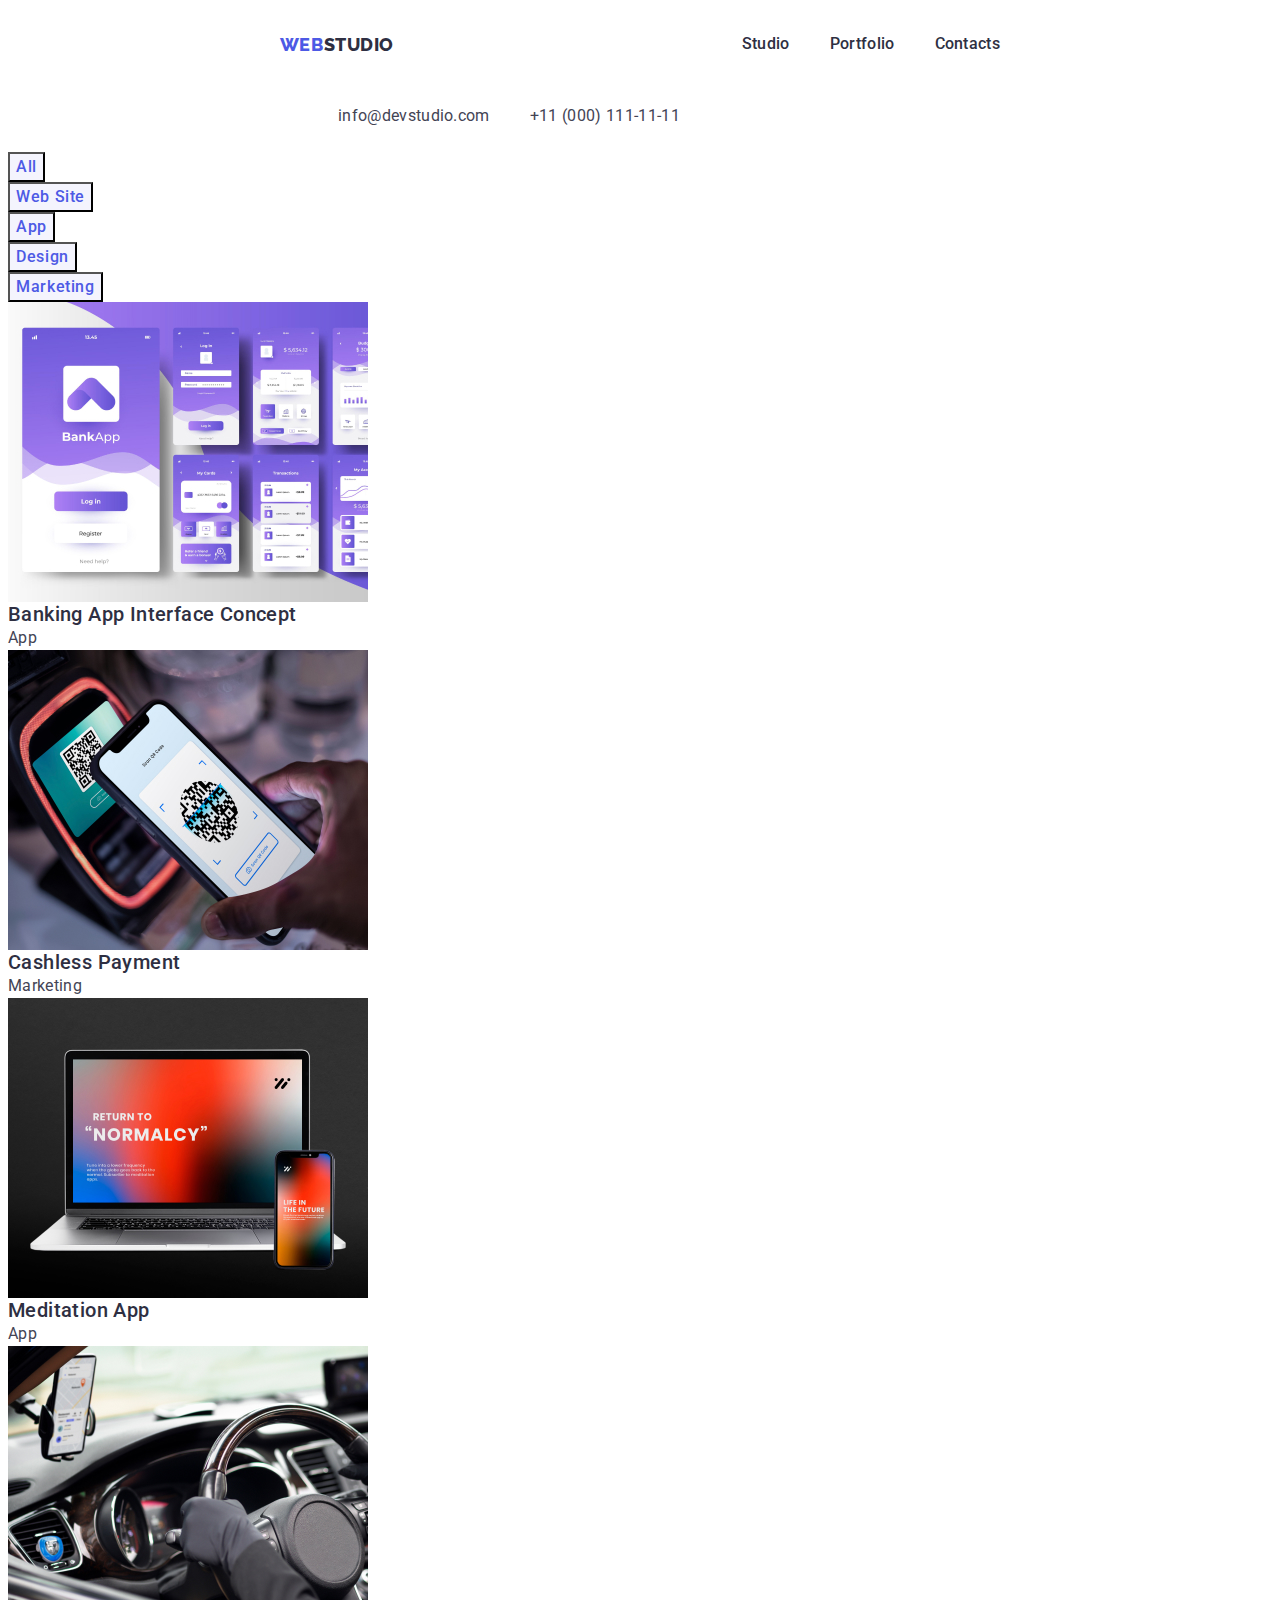
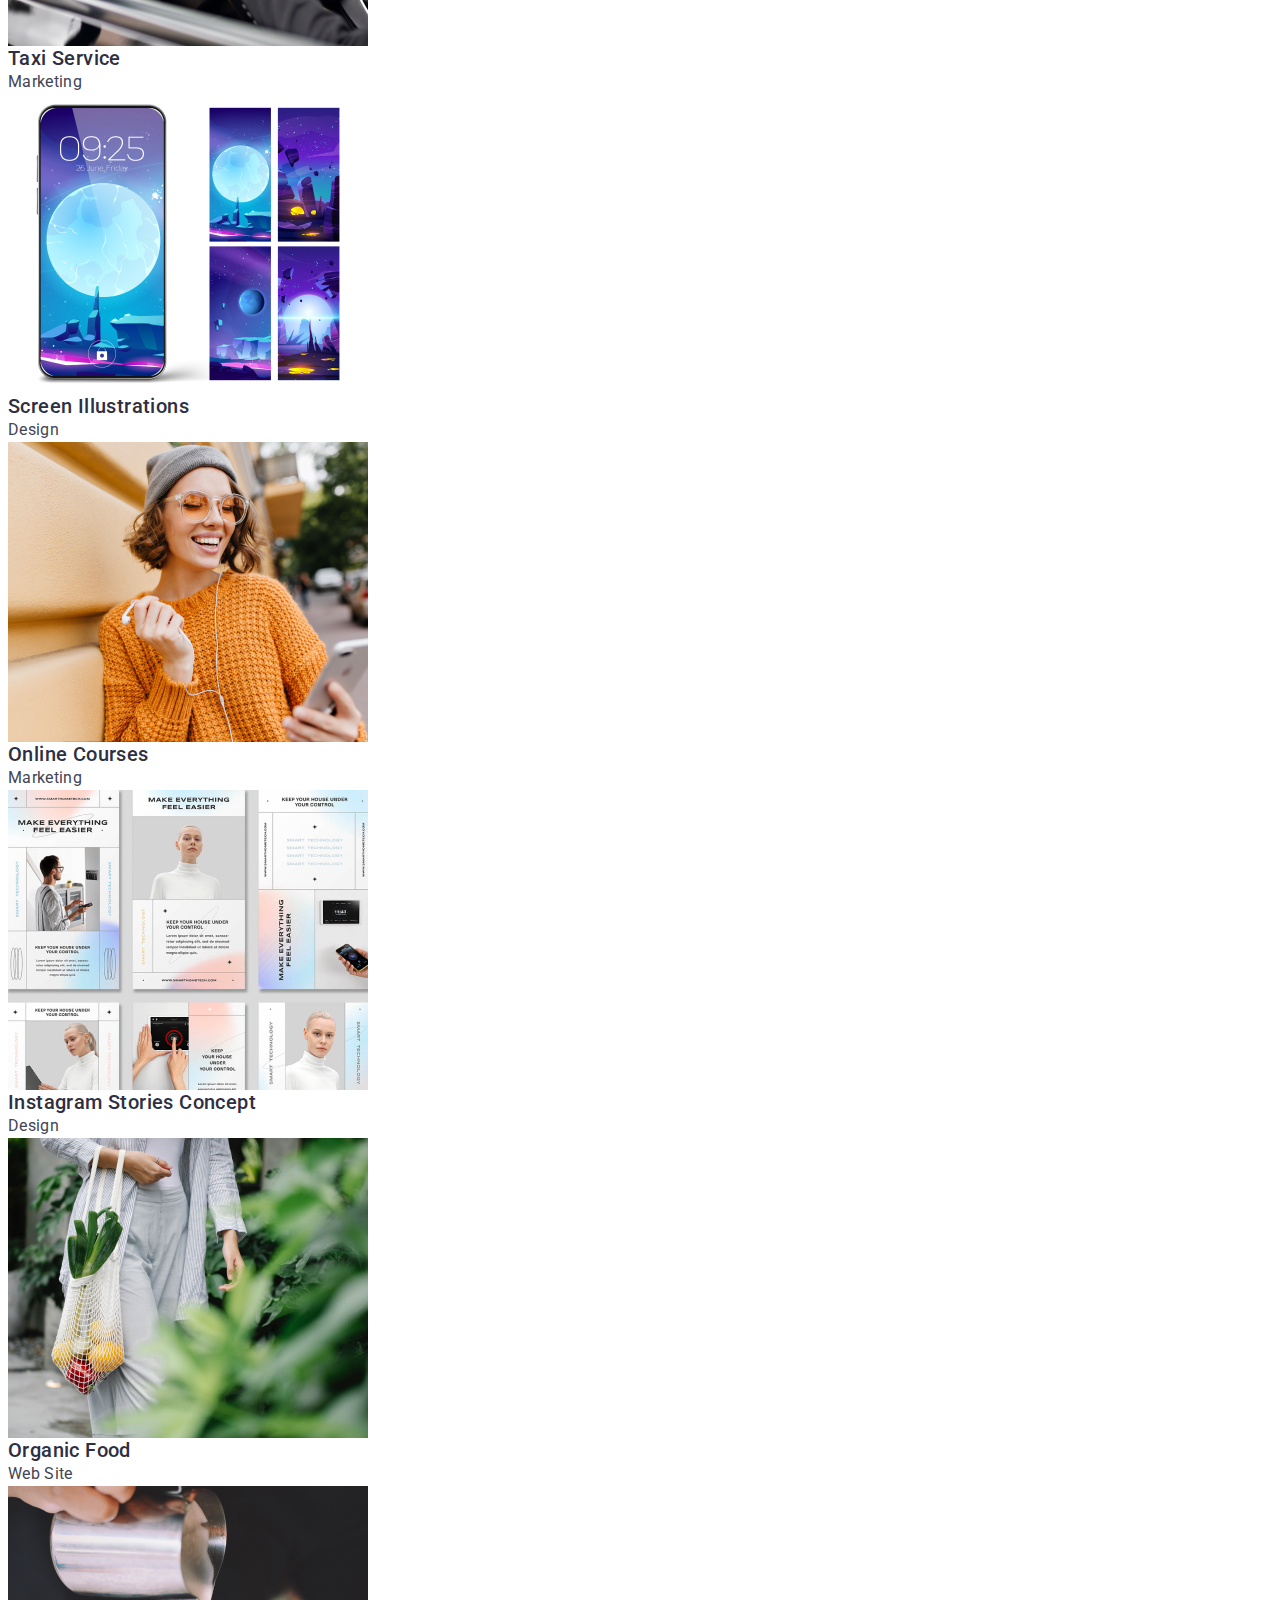
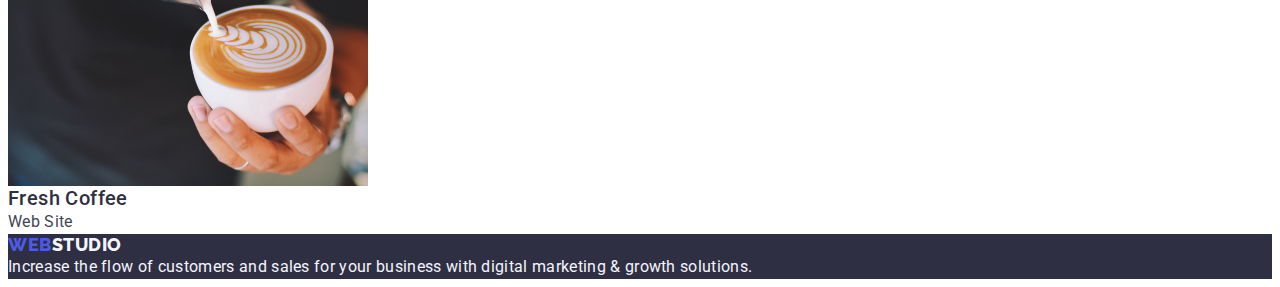
==== portfolio.html @ 1b89b5f4 "kopy" ====
<!DOCTYPE html>
<html lang="en">
  <head>
    <meta charset="UTF-8" />
    <meta name="viewport" content="width=device-width, initial-scale=1.0" />
    <title>Document</title>
    <link rel="preconnect" href="https://fonts.googleapis.com" />
    <link rel="preconnect" href="https://fonts.gstatic.com" crossorigin />
    <link
      href="https://fonts.googleapis.com/css2?family=Raleway:wght@800&family=Roboto:wght@400;500;700&display=swap"
      rel="stylesheet"
    />
    <link rel="stylesheet" href="./css/styles.css" />
  </head>
  <body>
    <!-- Шапка сайту -->
    <header>
      <nav class="site">
        <a class="logo link" href="./index.html">Web<span class="logo-studio">Studio</span></a>
        <ul class="site-nav list">
          <li>
            <a class="site-nav-link link" href="./index.html">Studio</a>
          </li>

          <li>
            <a class="site-nav-link link" href="./portfolio.html">Portfolio</a>
          </li>

          <li>
            <a class="site-nav-link link" href="">Contacts</a>
          </li>
        </ul>
      </nav>
      <address class="address-header">
        <ul class="site-nav-adress list">
          <li>
            <a class="site-nav-adress-link link" href="mailto:info@devstudio.com">
              info@devstudio.com
            </a>
          </li>
          <li>
            <a class="site-nav-adress-link link" href="tel:+110001111111">+11 (000) 111-11-11</a>
          </li>
        </ul>
      </address>
    </header>
    <main>
      <section class="section-portfolio">
        <h1 hidden>button</h1>
        <ul class="button-portfolio-list list">
          <li><button class="button-portfolio-accent" type="button">All</button></li>
          <li><button class="button-portfolio-accent" type="button">Web Site</button></li>
          <li><button class="button-portfolio-accent" type="button">App</button></li>
          <li><button class="button-portfolio-accent" type="button">Design</button></li>
          <li>
            <button class="button-portfolio-accent" type="button">Marketing</button>
          </li>
        </ul>

        <ul class="portfolio-list list">
          <li class="content-unit"
            ><a class="portfolio-link link" href=""
              ><img src="./images/bankingportfolio1.jpg" alt="Banking" width="360" />
              <h2 class="portfolio-title">Banking App Interface Concept</h2>
              <p class="portfolio-content">App</p></a
            >
          </li>
          <li class="content-unit"
            ><a class="portfolio-link link" href=""
              ><img src="./images/portfolio12.jpg" alt="Cashless" width="360" />
              <h2 class="portfolio-title">Cashless Payment</h2>
              <p class="portfolio-content">Marketing</p></a
            >
          </li>
          <li class="content-unit"
            ><a class="portfolio-link link" href=""
              ><img src="./images/portfolio13.jpg" alt="Meditation" width="360" />
              <h2 class="portfolio-title">Meditation App</h2>
              <p class="portfolio-content">App</p></a
            >
          </li>
          <li class="content-unit"
            ><a class="portfolio-link link" href="">
              <img src="./images/portfolio14.jpg" alt="Taxi Service" width="360" />
              <h2 class="portfolio-title">Taxi Service</h2>
              <p class="portfolio-content">Marketing</p></a
            >
          </li>
          <li class="content-unit"
            ><a class="portfolio-link link" href="">
              <img src="./images/portfolio15.jpg" alt="Screen Illustrations" width="360" />
              <h2 class="portfolio-title">Screen Illustrations</h2>
              <p class="portfolio-content">Design</p></a
            >
          </li>
          <li class="content-unit"
            ><a class="portfolio-link link" href=""
              ><img src="./images/portfolio16.jpg" alt="Online Courses" width="360" />
              <h2 class="portfolio-title">Online Courses</h2>
              <p class="portfolio-content">Marketing</p></a
            >
          </li>
          <li class="content-unit"
            ><a class="portfolio-link link" href=""
              ><img src="./images/portfolio17.jpg" alt="Instagram Stories Concept" width="360" />
              <h2 class="portfolio-title">Instagram Stories Concept</h2>
              <p class="portfolio-content">Design</p></a
            >
          </li>
          <li class="content-unit"
            ><a class="portfolio-link link" href=""
              ><img src="./images/portfolio18.jpg" alt="Organic Food" width="360" />
              <h2 class="portfolio-title">Organic Food</h2>
              <p class="portfolio-content">Web Site</p></a
            >
          </li>
          <li class="content-unit"
            ><a class="portfolio-link link" href=""
              ><img src="./images/portfolio19.jpg" alt="Fresh Coffee" width="360" />
              <h2 class="portfolio-title">Fresh Coffee</h2>
              <p class="portfolio-content">Web Site</p></a
            >
          </li>
        </ul>
      </section>
    </main>
    <footer class="footer-floor">
      <a class="logo-floor link" href="./index.html">Web<span class="studio-floor">Studio</span></a>
      <p class="floor-content">
        Increase the flow of customers and sales for your business with digital marketing & growth
        solutions.
      </p>
    </footer>
  </body>
</html>

<!-- тест -->
---- css/styles.css ----
:root {
  --primary-text-color: #2e2f42;
  --title-text-color: #434455;
  --accent-color: #4d5ae5;
  --logotip-text-color: #ffffff;
}
h1,
h2,
h3,
h4,
h5,
p {
  margin: 0;
}
ul,
ol {
  margin: 0;
  padding: 0;
}
a {
  color: currentColor;
}
button {
  cursor: pointer;
  color: currentColor;
}
img {
  display: block;
}
.list {
  list-style: none;
  margin: 0;
  padding: 0;
}
.link {
  text-decoration: none;
}

.container {
  margin: 0 auto;
  width: 1158px;

  padding-right: 16px;
  padding-left: 16px;
}

.visually-hidden {
  position: absolute;
  width: 1px;
  height: 1px;
  margin: -1px;
  border: 0;
  padding: 0;
  white-space: nowrap;
  clip-path: inset(100%);
  clip: rect(0 0 0 0);
  overflow: hidden;
}
/* Основний чорний колір 2E2F42 */
/* Фіолетовий колір 4D5AE5 */
/* Білий колір F4F4FD */
/* font-family: 'Roboto', sans-serif; */
/* font-family: 'Raleway', sans-serif; */

/* Логотип */
.logo {
  color: var(--accent-color);
  font-family: 'Raleway', sans-serif;
  font-size: 18px;
  font-style: normal;
  font-weight: 800;
  line-height: 1.17;
  letter-spacing: 0.03em;
  text-transform: uppercase;
  text-decoration: none;
  margin: 0 auto;
  padding-top: 25.5px;

  padding-bottom: 25.5px;
  margin-right: 76px;
}

.logo-studio {
  color: var(--primary-text-color);
}
/* Тіло */
body {
  color: #434455;
  background-color: #ffffff;
  font-family: 'Roboto', sans-serif;
}

/* Шапка */
.container-header {
  display: flex;
  align-items: center;
  margin: auto;
  height: 72px;
}
.site {
  display: flex;
  align-items: center;
}
.address-header {
  display: flex;
}
/* Стиль */
.site-nav {
  margin: 0 auto;
  padding-top: 24px;
  padding-bottom: 24px;
  display: flex;
  align-items: center;
  gap: 40px;
}
.site-nav-link {
  color: var(--primary-text-color);

  font-family: 'Roboto', sans-serif;
  font-size: 16px;
  font-style: normal;
  font-weight: 500;
  line-height: 1.5;
  letter-spacing: 0.02em;
}

.site-nav-adress {
  display: flex;

  align-items: center;
  margin-left: 330px;

  padding-top: 24px;
  padding-bottom: 24px;
  gap: 40px;
}

.site-nav-adress-link {
  color: var(--title-text-color);

  font-size: 16px;
  font-weight: 400;
  line-height: 1.5;
  letter-spacing: 0.02em;
}
.site-nav-link:focus,
.site-nav-link:hover {
  color: #404bbf;
}

.address-header {
  font-style: normal;
}

.site-nav-adress-link:focus {
  color: #404bbf;
}
.site-nav-adress-link:hover {
  color: #404bbf;
}

/* Main */
/* 
Секція герой */
.hero {
  background-color: #2e2f42;
}
/* Заголовок героя */
.hero-title {
  color: var(--logotip-text-color);
  font-family: 'Roboto', sans-serif;
  font-size: 56px;
  font-style: normal;
  font-weight: 700;
  line-height: 1.07;

  text-align: center;
  letter-spacing: 0.02em;

  margin: 188px, 472px, 48px, 472px;
}
/* Кнопка героя */
.hero-button {
  color: var(--logotip-text-color);
  font-family: 'Roboto', sans-serif;
  font-size: 16px;
  font-style: normal;
  font-weight: 500;
  line-height: 1.5;
  letter-spacing: 0.04em;

  cursor: pointer;
  background-color: #4d5ae5;
}
.hero-button:focus {
  background-color: #404bbf;
}

.hero-button:hover {
  background-color: #404bbf;
}
/* <!-- Перша основна секція advantages
      --> */
.advantages {
  color: var(--primary-text-color);
}
.advantages-title {
  color: var(--primary-text-color);
  font-family: 'Roboto', sans-serif;
  font-size: 20px;
  font-style: normal;
  font-weight: 500;
  line-height: 1.2;
  letter-spacing: 0.02em;
}
.advantages-link {
  color: var(--title-text-color);

  font-family: 'Roboto', sans-serif;
  font-size: 16px;
  font-style: normal;
  font-weight: 400;
  line-height: 1.5;
  letter-spacing: 0.02em;
}
/* <!-- 2га основна секція work
       --> */
.work {
  color: var(--primary-text-color);
}
.work-title {
  color: var(--primary-text-color);
  text-align: center;
  font-family: 'Roboto', sans-serif;
  font-size: 36px;
  font-style: normal;
  font-weight: 700;
  line-height: 1.11;
  letter-spacing: 0.02em;
  text-transform: capitalize;
}
/* <!-- 3тя Основна секція "Team"--> */
.team {
  color: var(--primary-text-color);
  background-color: #f4f4fd;
}
.team-list {
  background-color: #ffffff;
}
.team-list-content {
  background-color: #ffffff;
}
.team-title {
  color: var(--primary-text-color);
  text-align: center;
  font-family: 'Roboto', sans-serif;
  font-size: 36px;

  font-weight: 700;
  line-height: 1.11;
  letter-spacing: 0.02em;
  text-transform: capitalize;
}
.team-title-content {
  color: var(--primary-text-color);

  text-align: center;

  font-family: 'Roboto', sans-serif;
  font-size: 20px;
  font-style: normal;
  font-weight: 500;
  line-height: 1.2;
  letter-spacing: 0.02em;
}

.team-content {
  color: var(--title-text-color);

  text-align: center;

  font-family: 'Roboto', sans-serif;
  font-size: 16px;
  font-style: normal;
  font-weight: 400;
  line-height: 1.5;
  letter-spacing: 0.02em;
}

/* підлога
 */
.footer-floor {
  background-color: #2e2f42;
}
.logo-floor {
  color: var(--accent-color);
  font-family: Raleway, sans-serif;
  font-size: 18px;
  font-style: normal;
  font-weight: 800;
  line-height: 1.17;
  letter-spacing: 0.03em;
  text-transform: uppercase;
  text-decoration: none;
}

.studio-floor {
  color: #f4f4fd;
}
.floor-content {
  color: #f4f4fd;

  font-family: 'Roboto', sans-serif;
  font-size: 16px;
  font-style: normal;
  font-weight: 400;
  line-height: 1.5;
  letter-spacing: 0.02em;
}

/* Сторінка портфоліо
 */
/* Кнопки портфоліо
 */
.button-portfolio-accent {
  color: var(--accent-color);
  background-color: #f4f4fd;
  text-align: center;

  font-family: 'Roboto', sans-serif;
  font-size: 16px;
  font-style: normal;
  font-weight: 500;
  line-height: 1.5;
  letter-spacing: 0.04em;
  cursor: pointer;
}
.button-portfolio-accent:focus,
.button-portfolio-accent:hover {
  color: #ffffff;
  background-color: #404bbf;
}
/* Портфоліо контент
 */
.portfolio-list {
  list-style: none;
  background-color: #ffffff;
}
.portfolio-link {
  text-decoration: none;
}
/* Заголовок */
.portfolio-title {
  color: var(--primary-text-color);

  font-family: 'Roboto', sans-serif;
  font-size: 20px;
  font-style: normal;
  font-weight: 500;
  line-height: 1.2;
  letter-spacing: 0.02em;
}
/* Контент текст */
.portfolio-content {
  color: var(--title-text-color);

  font-family: 'Roboto', sans-serif;
  font-size: 16px;
  font-style: normal;
  font-weight: 400;
  line-height: 1.5;
  letter-spacing: 0.02em;
}
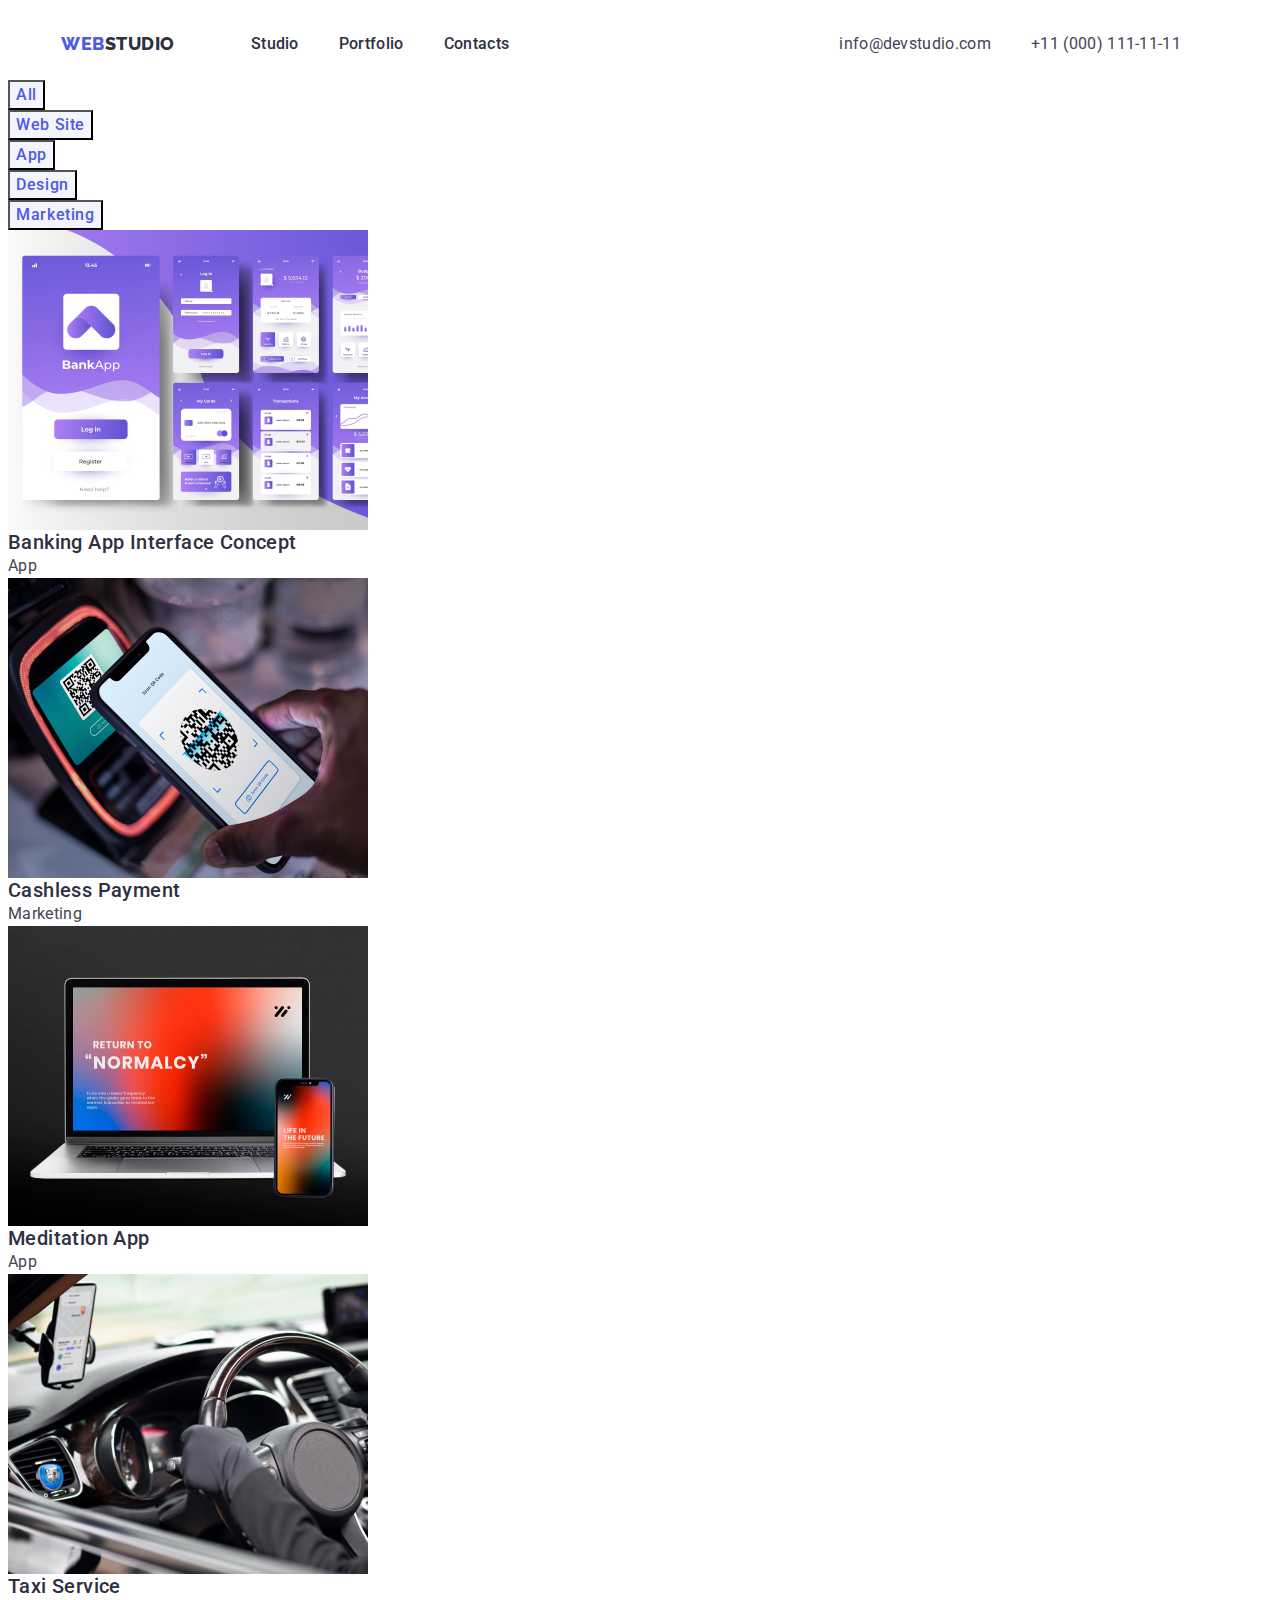
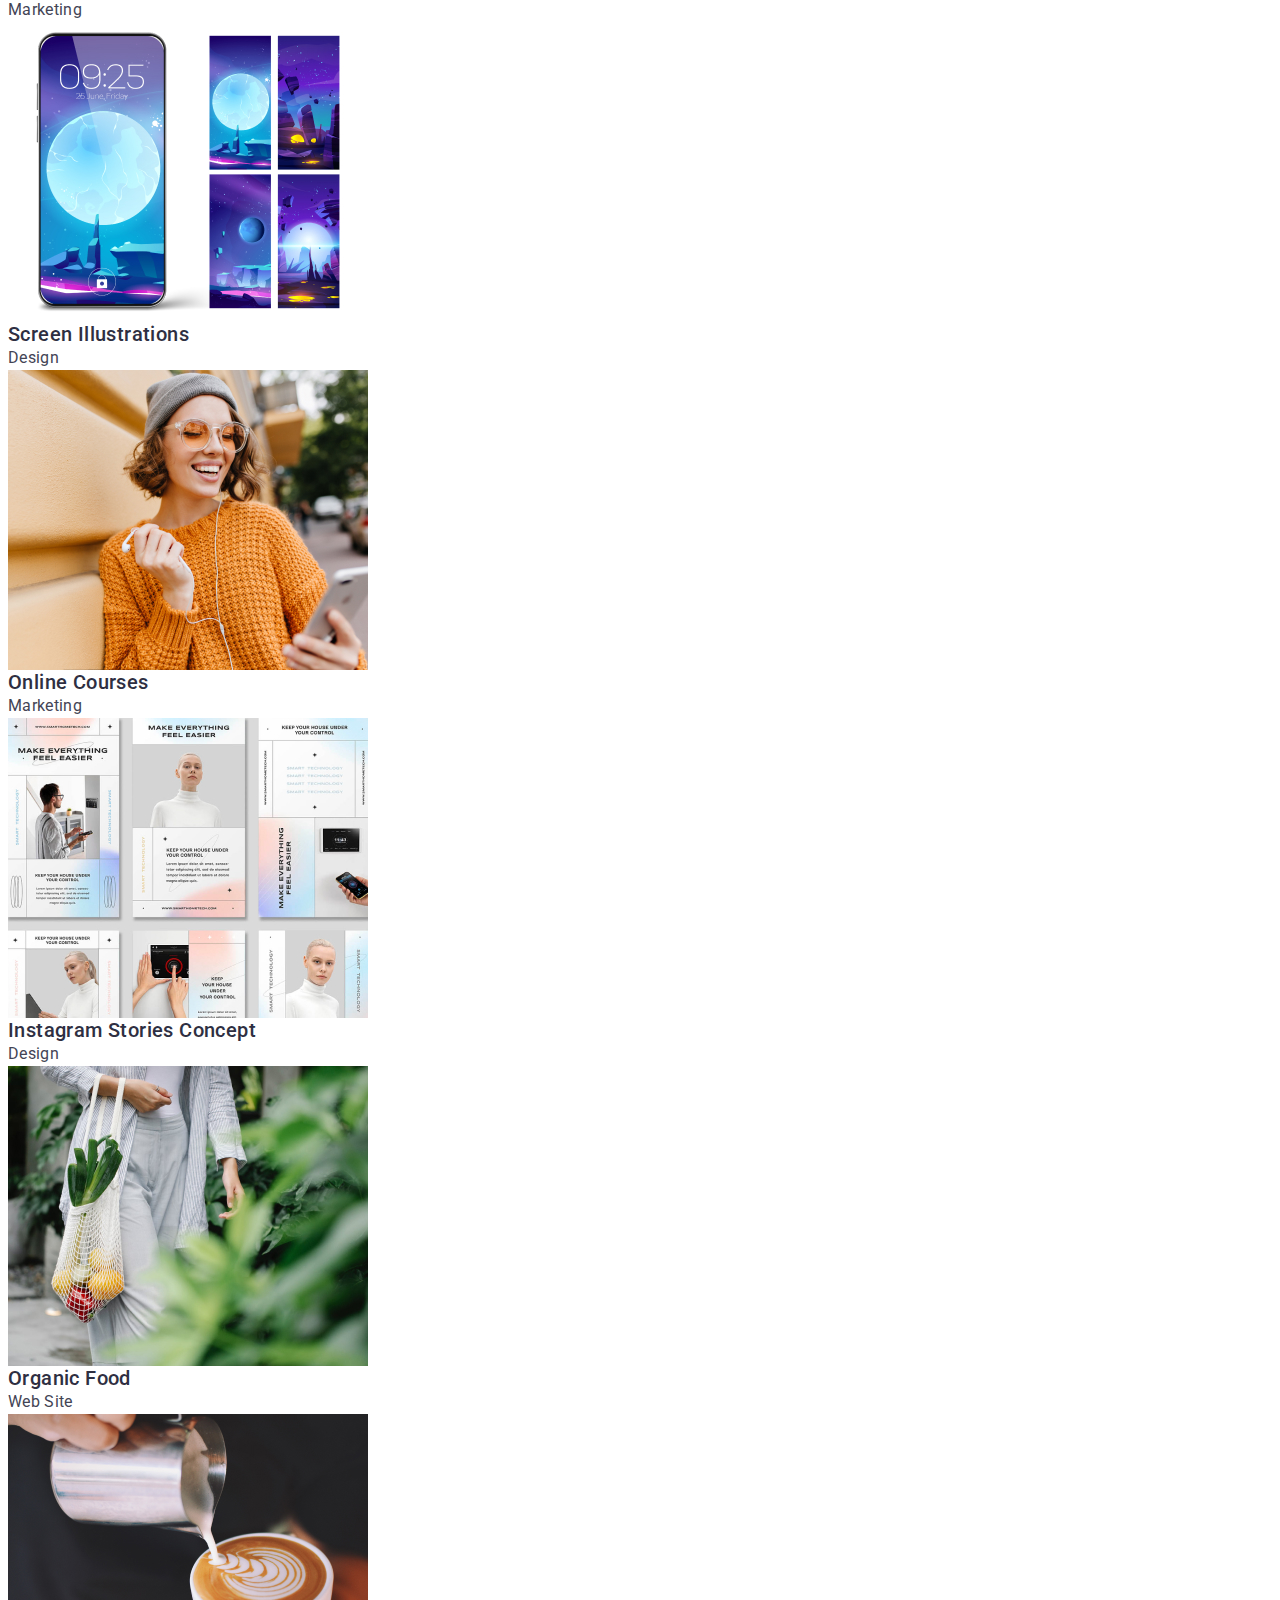
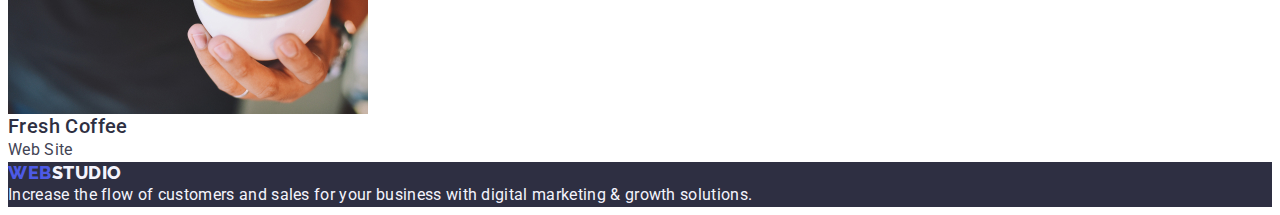
==== commit 392558d8: "home work 3" ====
--- a/portfolio.html
+++ b/portfolio.html
@@ -15,34 +15,36 @@
   <body>
     <!-- Шапка сайту -->
     <header>
-      <nav class="site">
-        <a class="logo link" href="./index.html">Web<span class="logo-studio">Studio</span></a>
-        <ul class="site-nav list">
-          <li>
-            <a class="site-nav-link link" href="./index.html">Studio</a>
-          </li>
+      <div class="container container-header">
+        <nav class="site">
+          <a class="logo link" href="./index.html">Web<span class="logo-studio">Studio</span></a>
+          <ul class="site-nav list">
+            <li>
+              <a class="site-nav-link link" href="./index.html">Studio</a>
+            </li>
 
-          <li>
-            <a class="site-nav-link link" href="./portfolio.html">Portfolio</a>
-          </li>
+            <li>
+              <a class="site-nav-link link" href="./portfolio.html">Portfolio</a>
+            </li>
 
-          <li>
-            <a class="site-nav-link link" href="">Contacts</a>
-          </li>
-        </ul>
-      </nav>
-      <address class="address-header">
-        <ul class="site-nav-adress list">
-          <li>
-            <a class="site-nav-adress-link link" href="mailto:info@devstudio.com">
-              info@devstudio.com
-            </a>
-          </li>
-          <li>
-            <a class="site-nav-adress-link link" href="tel:+110001111111">+11 (000) 111-11-11</a>
-          </li>
-        </ul>
-      </address>
+            <li>
+              <a class="site-nav-link link" href="">Contacts</a>
+            </li>
+          </ul>
+        </nav>
+        <address class="address-header">
+          <ul class="site-nav-adress list">
+            <li>
+              <a class="site-nav-adress-link link" href="mailto:info@devstudio.com">
+                info@devstudio.com
+              </a>
+            </li>
+            <li>
+              <a class="site-nav-adress-link link" href="tel:+110001111111">+11 (000) 111-11-11</a>
+            </li>
+          </ul>
+        </address>
+      </div>
     </header>
     <main>
       <section class="section-portfolio">
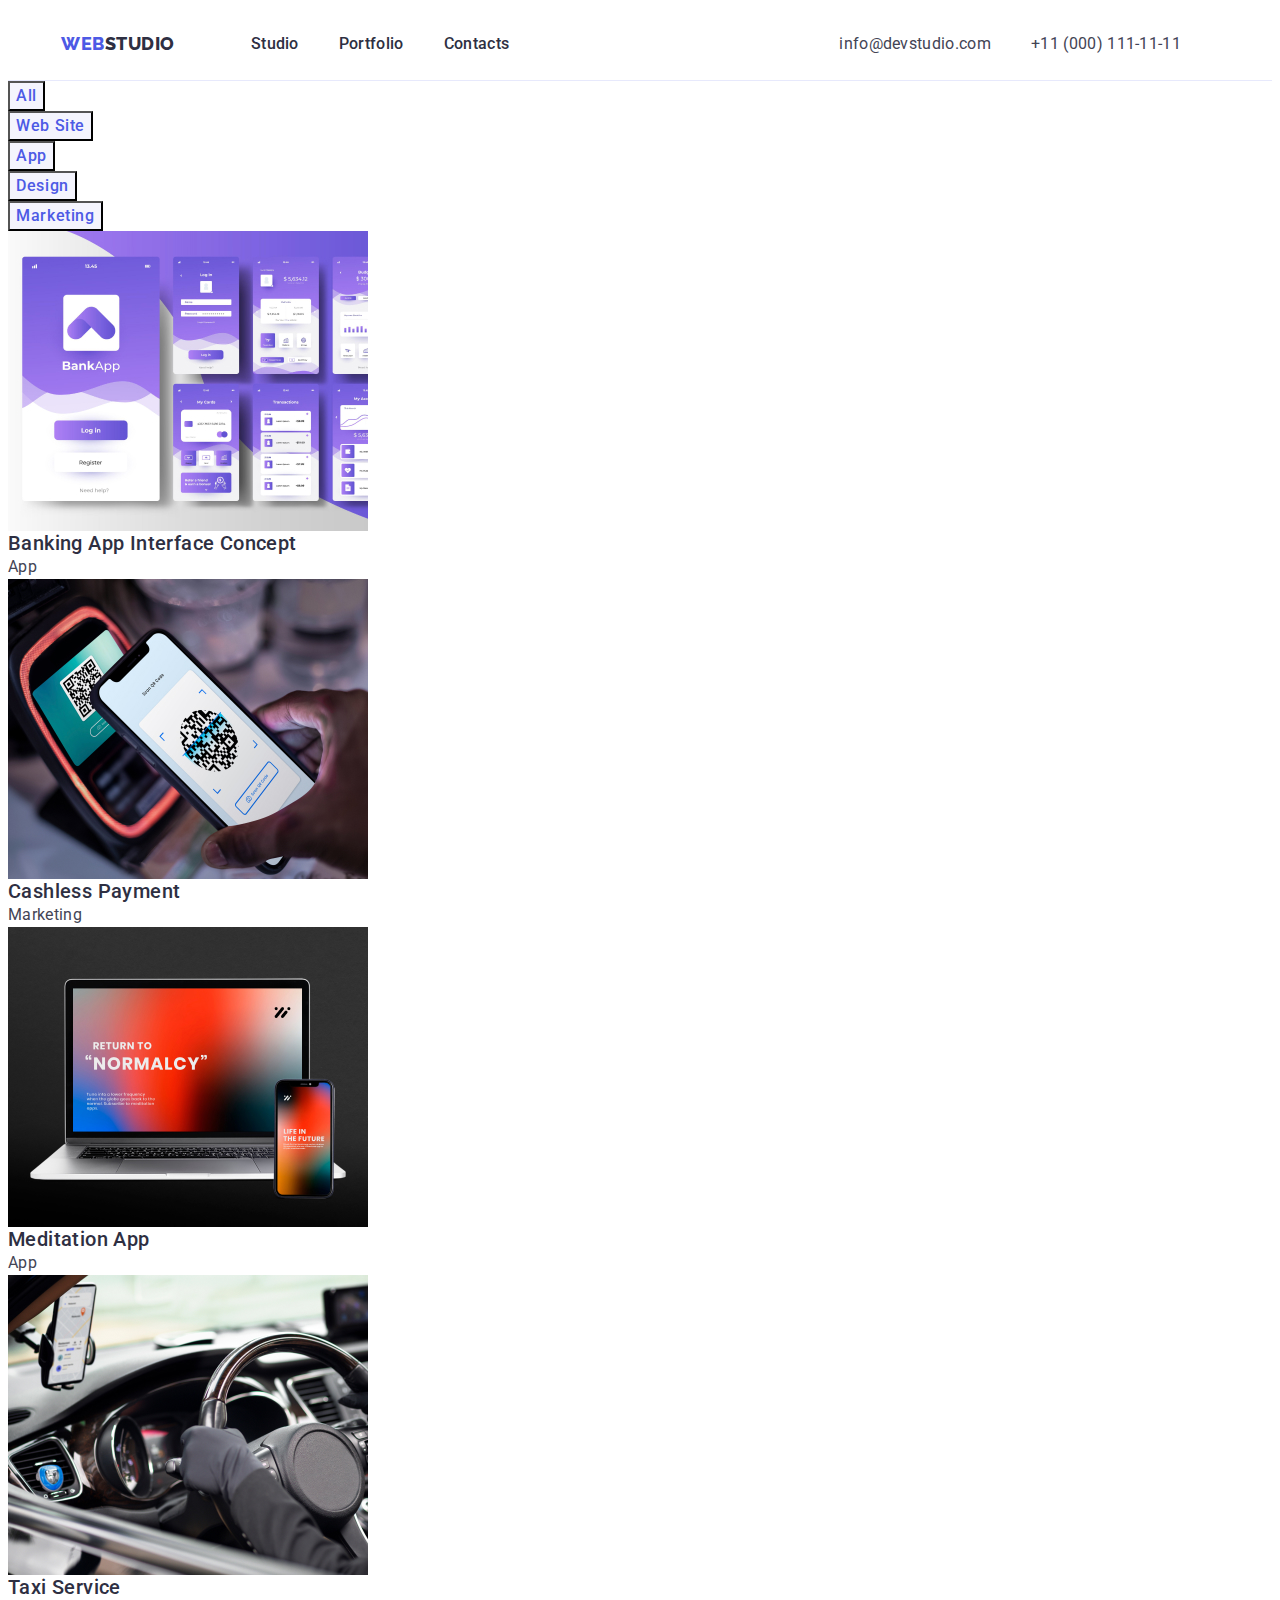
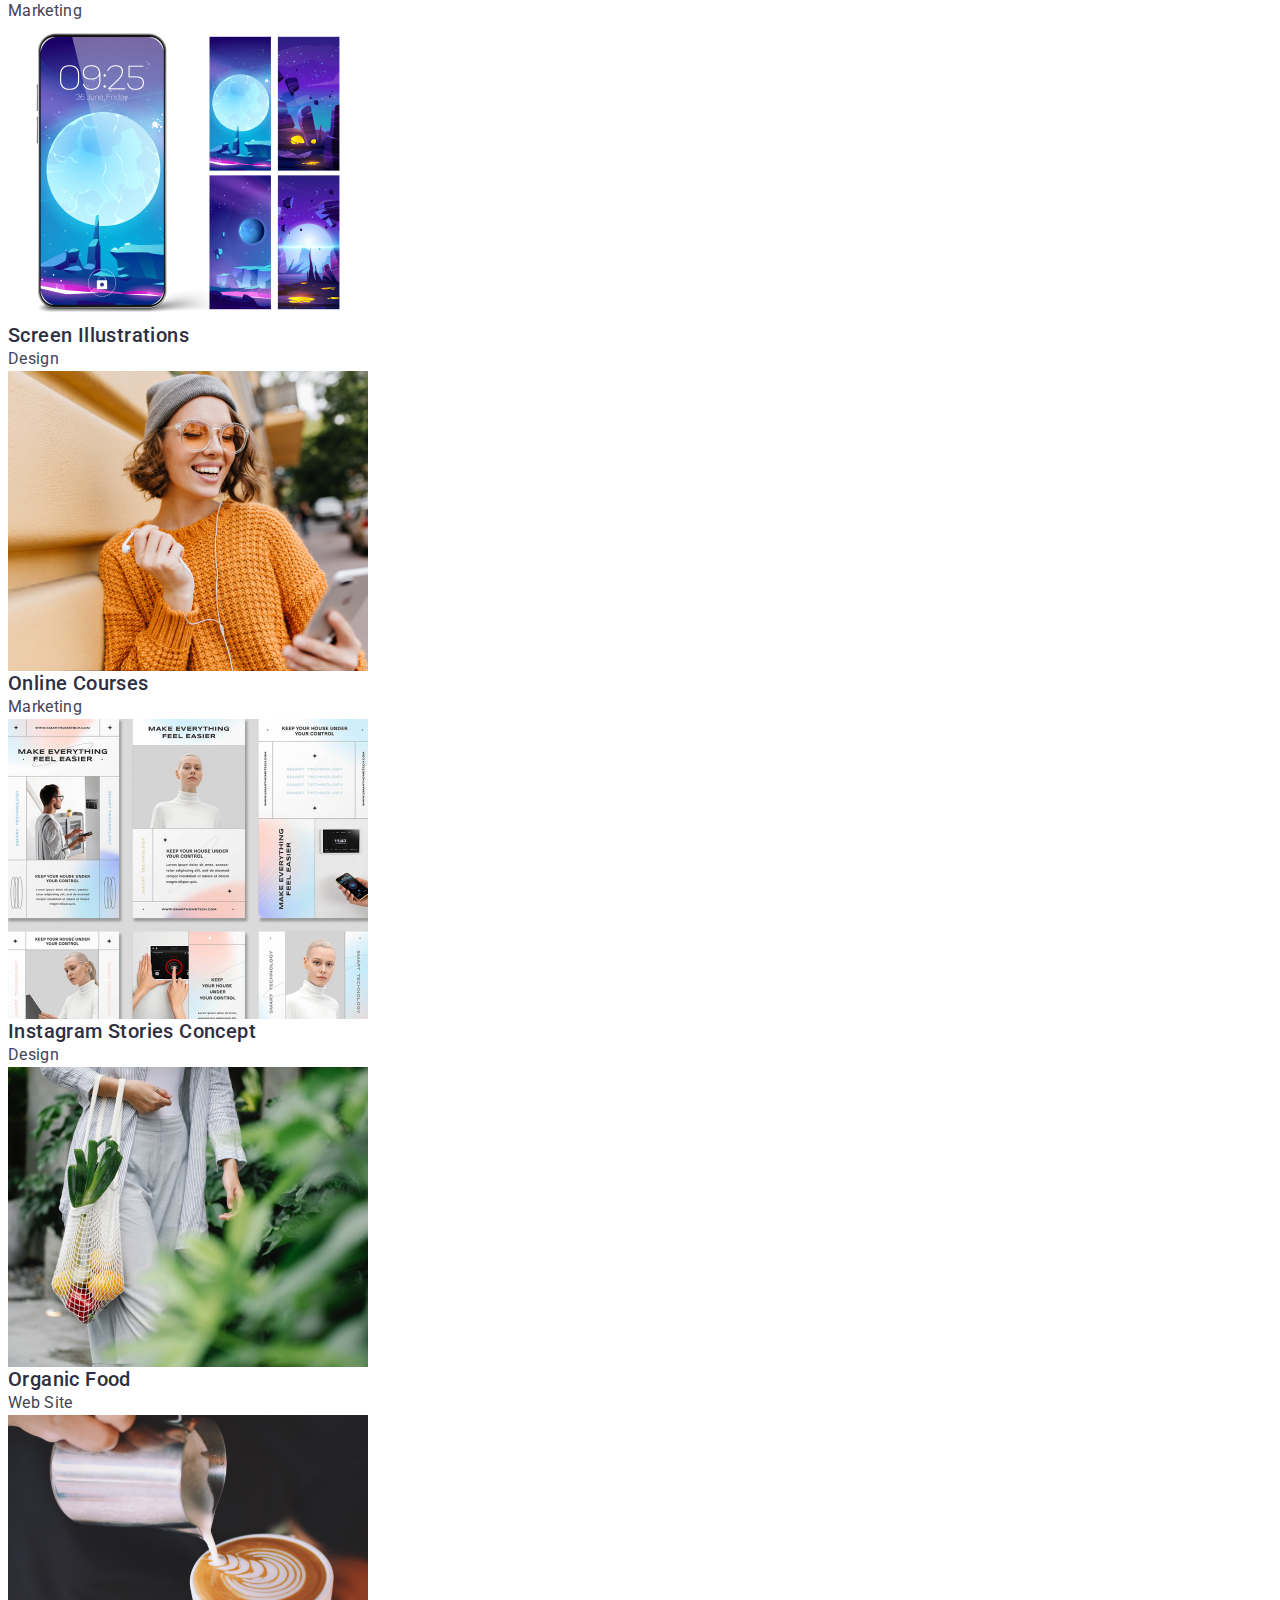
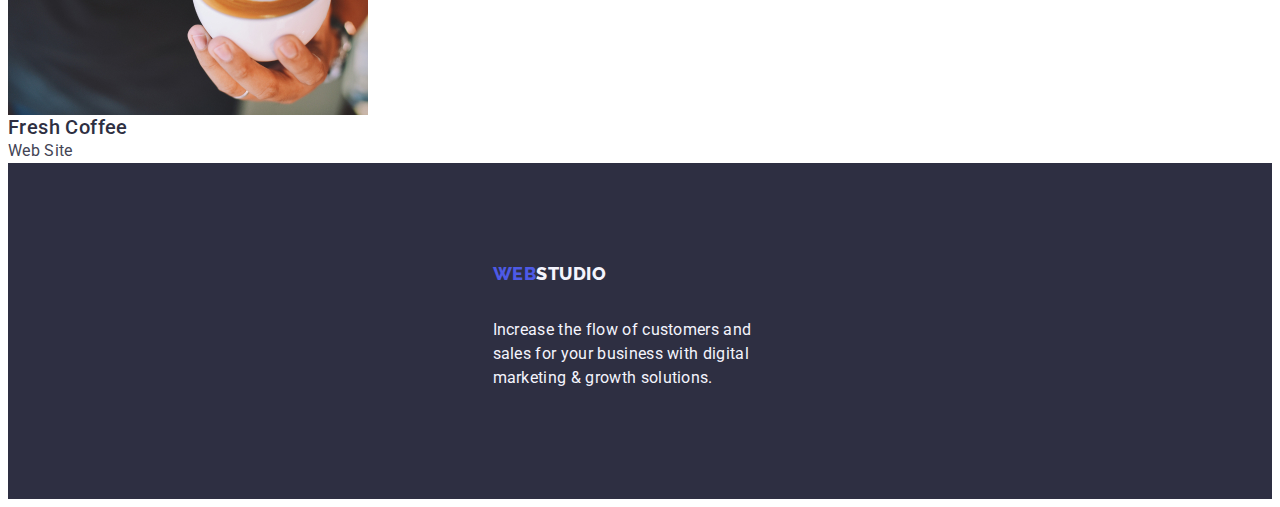
==== commit 72462264: "Початок Портфоліо" ====
--- a/portfolio.html
+++ b/portfolio.html
@@ -10,11 +10,18 @@
       href="https://fonts.googleapis.com/css2?family=Raleway:wght@800&family=Roboto:wght@400;500;700&display=swap"
       rel="stylesheet"
     />
+    <link
+      rel="stylesheet"
+      href="https://cdnjs.cloudflare.com/ajax/libs/modern-normalize/2.0.0/modern-normalize.min.css"
+      integrity="sha512-4xo8blKMVCiXpTaLzQSLSw3KFOVPWhm/TRtuPVc4WG6kUgjH6J03IBuG7JZPkcWMxJ5huwaBpOpnwYElP/m6wg=="
+      crossorigin="anonymous"
+      referrerpolicy="no-referrer"
+    />
     <link rel="stylesheet" href="./css/styles.css" />
   </head>
   <body>
     <!-- Шапка сайту -->
-    <header>
+    <header class="header">
       <div class="container container-header">
         <nav class="site">
           <a class="logo link" href="./index.html">Web<span class="logo-studio">Studio</span></a>
@@ -127,11 +134,15 @@
       </section>
     </main>
     <footer class="footer-floor">
-      <a class="logo-floor link" href="./index.html">Web<span class="studio-floor">Studio</span></a>
-      <p class="floor-content">
-        Increase the flow of customers and sales for your business with digital marketing & growth
-        solutions.
-      </p>
+      <div class="container footer-container">
+        <a class="logo-floor link" href="./index.html"
+          >Web<span class="studio-floor">Studio</span></a
+        >
+        <p class="floor-content">
+          Increase the flow of customers and sales for your business with digital marketing & growth
+          solutions.
+        </p>
+      </div>
     </footer>
   </body>
 </html>
--- a/css/styles.css
+++ b/css/styles.css
@@ -40,8 +40,8 @@
   margin: 0 auto;
   width: 1158px;
 
-  padding-right: 16px;
-  padding-left: 16px;
+  padding-right: 15px;
+  padding-left: 15px;
 }
 
 .visually-hidden {
@@ -91,6 +91,11 @@
 }
 
 /* Шапка */
+.header {
+  border-bottom: 1px solid #e7e9fc;
+  padding-left: 15px;
+  padding-right: 15px;
+}
 .container-header {
   display: flex;
   align-items: center;
@@ -122,6 +127,8 @@
   font-weight: 500;
   line-height: 1.5;
   letter-spacing: 0.02em;
+  padding-top: 24px;
+  padding-bottom: 24px;
 }
 
 .site-nav-adress {
@@ -165,6 +172,9 @@
 .hero {
   background-color: #2e2f42;
 }
+.hero-container {
+  padding: 188px 0 188px;
+}
 /* Заголовок героя */
 .hero-title {
   color: var(--logotip-text-color);
@@ -177,7 +187,9 @@
   text-align: center;
   letter-spacing: 0.02em;
 
-  margin: 188px, 472px, 48px, 472px;
+  padding: 0px 300px 24px 300px;
+  /* ПИТАННЯ- без max-width воно відображається коректно, а з ним ні */
+  max-width: 496px;
 }
 /* Кнопка героя */
 .hero-button {
@@ -188,9 +200,19 @@
   font-weight: 500;
   line-height: 1.5;
   letter-spacing: 0.04em;
-
+  display: block;
   cursor: pointer;
   background-color: #4d5ae5;
+}
+.hero-button {
+  margin-top: 24px;
+  margin-right: 480px;
+  margin-left: 480px;
+
+  min-width: 169px;
+  min-height: 56px;
+  border: none;
+  border-radius: 4px;
 }
 .hero-button:focus {
   background-color: #404bbf;
@@ -204,6 +226,18 @@
 .advantages {
   color: var(--primary-text-color);
 }
+.advantages-container {
+  padding: 120px 0 120px;
+}
+
+.advantages-list {
+  display: flex;
+  gap: 24px;
+}
+.advantages-list-content {
+  width: calc(100% - 72px);
+}
+
 .advantages-title {
   color: var(--primary-text-color);
   font-family: 'Roboto', sans-serif;
@@ -212,6 +246,7 @@
   font-weight: 500;
   line-height: 1.2;
   letter-spacing: 0.02em;
+  margin-bottom: 8px;
 }
 .advantages-link {
   color: var(--title-text-color);
@@ -222,12 +257,19 @@
   font-weight: 400;
   line-height: 1.5;
   letter-spacing: 0.02em;
+
+  min-width: 264px;
+  min-height: 72px;
 }
 /* <!-- 2га основна секція work
        --> */
 .work {
   color: var(--primary-text-color);
 }
+.container-work {
+  padding-bottom: 120px;
+}
+
 .work-title {
   color: var(--primary-text-color);
   text-align: center;
@@ -238,17 +280,49 @@
   line-height: 1.11;
   letter-spacing: 0.02em;
   text-transform: capitalize;
+  margin-bottom: 72px;
+}
+.work-list {
+  display: flex;
+  gap: 24px;
 }
 /* <!-- 3тя Основна секція "Team"--> */
 .team {
   color: var(--primary-text-color);
   background-color: #f4f4fd;
 }
+.team-container {
+  padding: 120px 0 120px;
+}
+.team-title {
+  margin-bottom: 72px;
+}
 .team-list {
   background-color: #ffffff;
+  margin-bottom: 120px;
+  display: flex;
+  gap: 24px;
 }
 .team-list-content {
   background-color: #ffffff;
+  display: inline-flex;
+  padding-bottom: 0px;
+  flex-direction: column;
+  justify-content: center;
+  align-items: center;
+  gap: 32px;
+  /* рамка */
+  border-radius: 0px 0px 4px 4px;
+  background: var(--WHITE, #fff);
+  box-shadow: 0px 2px 1px 0px rgba(46, 47, 66, 0.08), 0px 1px 1px 0px rgba(46, 47, 66, 0.16),
+    0px 1px 6px 0px rgba(46, 47, 66, 0.08);
+}
+
+.div-team-list-content {
+  min-width: 232px;
+  min-height: 56px;
+
+  padding: 32px 0 32px;
 }
 .team-title {
   color: var(--primary-text-color);
@@ -260,6 +334,8 @@
   line-height: 1.11;
   letter-spacing: 0.02em;
   text-transform: capitalize;
+  padding-top: 120px;
+  padding-bottom: 72px;
 }
 .team-title-content {
   color: var(--primary-text-color);
@@ -272,6 +348,7 @@
   font-weight: 500;
   line-height: 1.2;
   letter-spacing: 0.02em;
+  margin-bottom: 8px;
 }
 
 .team-content {
@@ -291,6 +368,14 @@
  */
 .footer-floor {
   background-color: #2e2f42;
+  padding-top: 100px;
+  padding-bottom: 100px;
+}
+.footer-container {
+  padding-left: 0px;
+  width: 280px;
+  text-align: left;
+  height: 136px;
 }
 .logo-floor {
   color: var(--accent-color);
@@ -302,6 +387,9 @@
   letter-spacing: 0.03em;
   text-transform: uppercase;
   text-decoration: none;
+  padding-bottom: 17.5px;
+  display: inline-block;
+  margin-bottom: 16px;
 }
 
 .studio-floor {
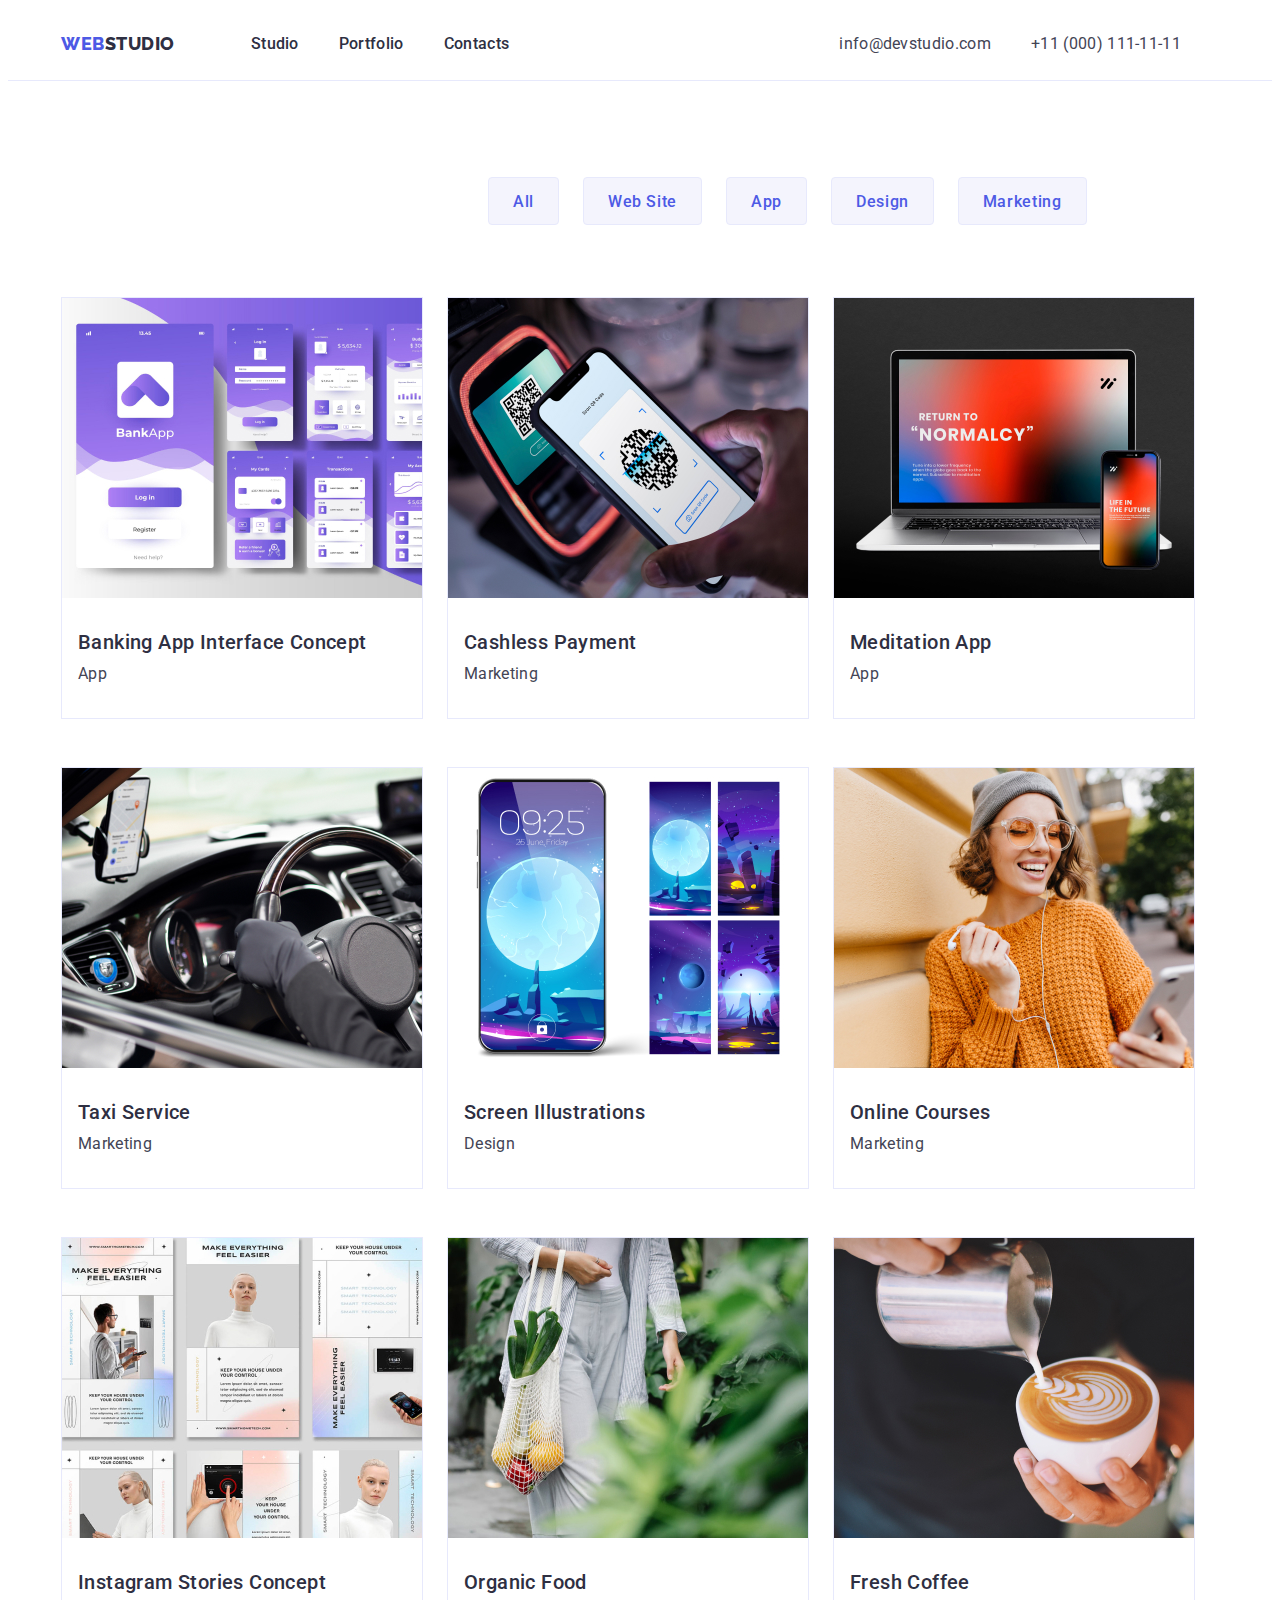
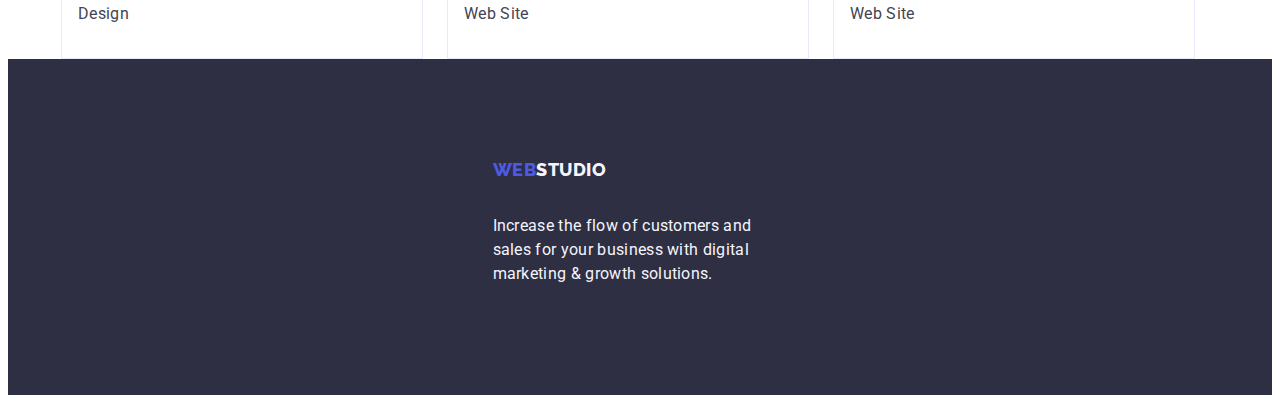
==== commit 19c24b82: "portfolio" ====
--- a/portfolio.html
+++ b/portfolio.html
@@ -55,82 +55,110 @@
     </header>
     <main>
       <section class="section-portfolio">
-        <h1 hidden>button</h1>
-        <ul class="button-portfolio-list list">
-          <li><button class="button-portfolio-accent" type="button">All</button></li>
-          <li><button class="button-portfolio-accent" type="button">Web Site</button></li>
-          <li><button class="button-portfolio-accent" type="button">App</button></li>
-          <li><button class="button-portfolio-accent" type="button">Design</button></li>
-          <li>
-            <button class="button-portfolio-accent" type="button">Marketing</button>
-          </li>
-        </ul>
+        <div class="container div-portfolio">
+          <h1 class="visually-hidden" hidden>button</h1>
+          <ul class="button-portfolio-list list">
+            <li class="button-portfolio-vigual"
+              ><button class="button-portfolio-accent" type="button">All</button></li
+            >
+            <li class="button-portfolio-vigual"
+              ><button class="button-portfolio-accent" type="button">Web Site</button></li
+            >
+            <li class="button-portfolio-vigual"
+              ><button class="button-portfolio-accent" type="button">App</button></li
+            >
+            <li class="button-portfolio-vigual"
+              ><button class="button-portfolio-accent" type="button">Design</button></li
+            >
+            <li class="button-portfolio-vigual">
+              <button class="button-portfolio-accent" type="button">Marketing</button>
+            </li>
+          </ul>
 
-        <ul class="portfolio-list list">
-          <li class="content-unit"
-            ><a class="portfolio-link link" href=""
-              ><img src="./images/bankingportfolio1.jpg" alt="Banking" width="360" />
-              <h2 class="portfolio-title">Banking App Interface Concept</h2>
-              <p class="portfolio-content">App</p></a
-            >
-          </li>
-          <li class="content-unit"
-            ><a class="portfolio-link link" href=""
-              ><img src="./images/portfolio12.jpg" alt="Cashless" width="360" />
-              <h2 class="portfolio-title">Cashless Payment</h2>
-              <p class="portfolio-content">Marketing</p></a
-            >
-          </li>
-          <li class="content-unit"
-            ><a class="portfolio-link link" href=""
-              ><img src="./images/portfolio13.jpg" alt="Meditation" width="360" />
-              <h2 class="portfolio-title">Meditation App</h2>
-              <p class="portfolio-content">App</p></a
-            >
-          </li>
-          <li class="content-unit"
-            ><a class="portfolio-link link" href="">
-              <img src="./images/portfolio14.jpg" alt="Taxi Service" width="360" />
-              <h2 class="portfolio-title">Taxi Service</h2>
-              <p class="portfolio-content">Marketing</p></a
-            >
-          </li>
-          <li class="content-unit"
-            ><a class="portfolio-link link" href="">
-              <img src="./images/portfolio15.jpg" alt="Screen Illustrations" width="360" />
-              <h2 class="portfolio-title">Screen Illustrations</h2>
-              <p class="portfolio-content">Design</p></a
-            >
-          </li>
-          <li class="content-unit"
-            ><a class="portfolio-link link" href=""
-              ><img src="./images/portfolio16.jpg" alt="Online Courses" width="360" />
-              <h2 class="portfolio-title">Online Courses</h2>
-              <p class="portfolio-content">Marketing</p></a
-            >
-          </li>
-          <li class="content-unit"
-            ><a class="portfolio-link link" href=""
-              ><img src="./images/portfolio17.jpg" alt="Instagram Stories Concept" width="360" />
-              <h2 class="portfolio-title">Instagram Stories Concept</h2>
-              <p class="portfolio-content">Design</p></a
-            >
-          </li>
-          <li class="content-unit"
-            ><a class="portfolio-link link" href=""
-              ><img src="./images/portfolio18.jpg" alt="Organic Food" width="360" />
-              <h2 class="portfolio-title">Organic Food</h2>
-              <p class="portfolio-content">Web Site</p></a
-            >
-          </li>
-          <li class="content-unit"
-            ><a class="portfolio-link link" href=""
-              ><img src="./images/portfolio19.jpg" alt="Fresh Coffee" width="360" />
-              <h2 class="portfolio-title">Fresh Coffee</h2>
-              <p class="portfolio-content">Web Site</p></a
-            >
-          </li>
-        </ul>
+          <ul class="portfolio-list list">
+            <li class="portfolio-content-unit"
+              ><a class="portfolio-link link" href=""
+                ><img src="./images/bankingportfolio1.jpg" alt="Banking" width="360" />
+                <div class="portfolio-text-content"
+                  ><h2 class="portfolio-title">Banking App Interface Concept</h2>
+                  <p class="portfolio-content">App</p></div
+                ></a
+              >
+            </li>
+            <li class="portfolio-content-unit"
+              ><a class="portfolio-link link" href=""
+                ><img src="./images/portfolio12.jpg" alt="Cashless" width="360" />
+                <div class="portfolio-text-content"
+                  ><h2 class="portfolio-title">Cashless Payment</h2>
+                  <p class="portfolio-content">Marketing</p></div
+                ></a
+              >
+            </li>
+            <li class="portfolio-content-unit"
+              ><a class="portfolio-link link" href=""
+                ><img src="./images/portfolio13.jpg" alt="Meditation" width="360" />
+                <div class="portfolio-text-content"
+                  ><h2 class="portfolio-title">Meditation App</h2>
+                  <p class="portfolio-content">App</p></div
+                ></a
+              >
+            </li>
+            <li class="portfolio-content-unit"
+              ><a class="portfolio-link link" href="">
+                <img src="./images/portfolio14.jpg" alt="Taxi Service" width="360" />
+                <div class="portfolio-text-content"
+                  ><h2 class="portfolio-title">Taxi Service</h2>
+                  <p class="portfolio-content">Marketing</p></div
+                ></a
+              >
+            </li>
+            <li class="portfolio-content-unit"
+              ><a class="portfolio-link link" href="">
+                <img src="./images/portfolio15.jpg" alt="Screen Illustrations" width="360" />
+                <div class="portfolio-text-content"
+                  ><h2 class="portfolio-title">Screen Illustrations</h2>
+                  <p class="portfolio-content">Design</p></div
+                ></a
+              >
+            </li>
+            <li class="portfolio-content-unit"
+              ><a class="portfolio-link link" href=""
+                ><img src="./images/portfolio16.jpg" alt="Online Courses" width="360" />
+                <div class="portfolio-text-content"
+                  ><h2 class="portfolio-title">Online Courses</h2>
+                  <p class="portfolio-content">Marketing</p></div
+                ></a
+              >
+            </li>
+            <li class="portfolio-content-unit"
+              ><a class="portfolio-link link" href=""
+                ><img src="./images/portfolio17.jpg" alt="Instagram Stories Concept" width="360" />
+                <div class="portfolio-text-content"
+                  ><h2 class="portfolio-title">Instagram Stories Concept</h2>
+                  <p class="portfolio-content">Design</p></div
+                ></a
+              >
+            </li>
+            <li class="portfolio-content-unit"
+              ><a class="portfolio-link link" href=""
+                ><img src="./images/portfolio18.jpg" alt="Organic Food" width="360" />
+                <div class="portfolio-text-content">
+                  <h2 class="portfolio-title">Organic Food</h2>
+                  <p class="portfolio-content">Web Site</p></div
+                ></a
+              >
+            </li>
+            <li class="portfolio-content-unit"
+              ><a class="portfolio-link link" href=""
+                ><img src="./images/portfolio19.jpg" alt="Fresh Coffee" width="360" />
+                <div class="portfolio-text-content">
+                  <h2 class="portfolio-title">Fresh Coffee</h2>
+                  <p class="portfolio-content">Web Site</p></div
+                ></a
+              >
+            </li>
+          </ul>
+        </div>
       </section>
     </main>
     <footer class="footer-floor">
--- a/css/styles.css
+++ b/css/styles.css
@@ -3,6 +3,7 @@
   --title-text-color: #434455;
   --accent-color: #4d5ae5;
   --logotip-text-color: #ffffff;
+  --button-rale: #e7e9fc;
 }
 h1,
 h2,
@@ -294,15 +295,18 @@
 .team-container {
   padding: 120px 0 120px;
 }
+/* Заголовок Team*/
 .team-title {
   margin-bottom: 72px;
 }
+/* Список Team */
 .team-list {
   background-color: #ffffff;
   margin-bottom: 120px;
   display: flex;
   gap: 24px;
 }
+/* Елемент списку Team */
 .team-list-content {
   background-color: #ffffff;
   display: inline-flex;
@@ -408,6 +412,19 @@
 
 /* Сторінка портфоліо
  */
+.div-portfolio {
+}
+/* Кнопки на портфоліо розташування*/
+.button-portfolio-list {
+  display: flex;
+  align-items: center;
+  gap: 24px;
+  margin-top: 96px;
+  margin-right: auto;
+  margin-bottom: 72px;
+  margin-left: 427px;
+}
+
 /* Кнопки портфоліо
  */
 .button-portfolio-accent {
@@ -422,21 +439,53 @@
   line-height: 1.5;
   letter-spacing: 0.04em;
   cursor: pointer;
+  min-width: 69px;
+  height: 48px;
+  padding-top: 12px;
+  padding-right: 24px;
+  padding-bottom: 12px;
+  padding-left: 24px;
+
+  /* Рамка кнопки */
+
+  border-radius: 4px;
+  border: 1px solid var(--button-rale);
+  background: #f4f4fd;
+}
+/* візуал-оформлення кнопки */
+.button-portfolio-vigual {
 }
 .button-portfolio-accent:focus,
 .button-portfolio-accent:hover {
   color: #ffffff;
   background-color: #404bbf;
 }
-/* Портфоліо контент
+/* Портфоліо список
  */
 .portfolio-list {
   list-style: none;
   background-color: #ffffff;
-}
+  display: flex;
+  flex-wrap: wrap;
+  column-gap: 24px;
+  row-gap: 48px;
+}
+/* Портфоліо елемент списку */
+.portfolio-content-unit {
+  /* Рамка  */
+  border: 1px solid var(--button-rale);
+  background: #fff;
+}
+/* Портфоліо контент елементу списку */
 .portfolio-link {
   text-decoration: none;
 }
+.portfolio-text-content {
+  margin-top: 32px;
+  margin-right: 16px;
+  margin-bottom: 32px;
+  margin-left: 16px;
+}
 /* Заголовок */
 .portfolio-title {
   color: var(--primary-text-color);
@@ -447,6 +496,7 @@
   font-weight: 500;
   line-height: 1.2;
   letter-spacing: 0.02em;
+  margin-bottom: 8px;
 }
 /* Контент текст */
 .portfolio-content {
